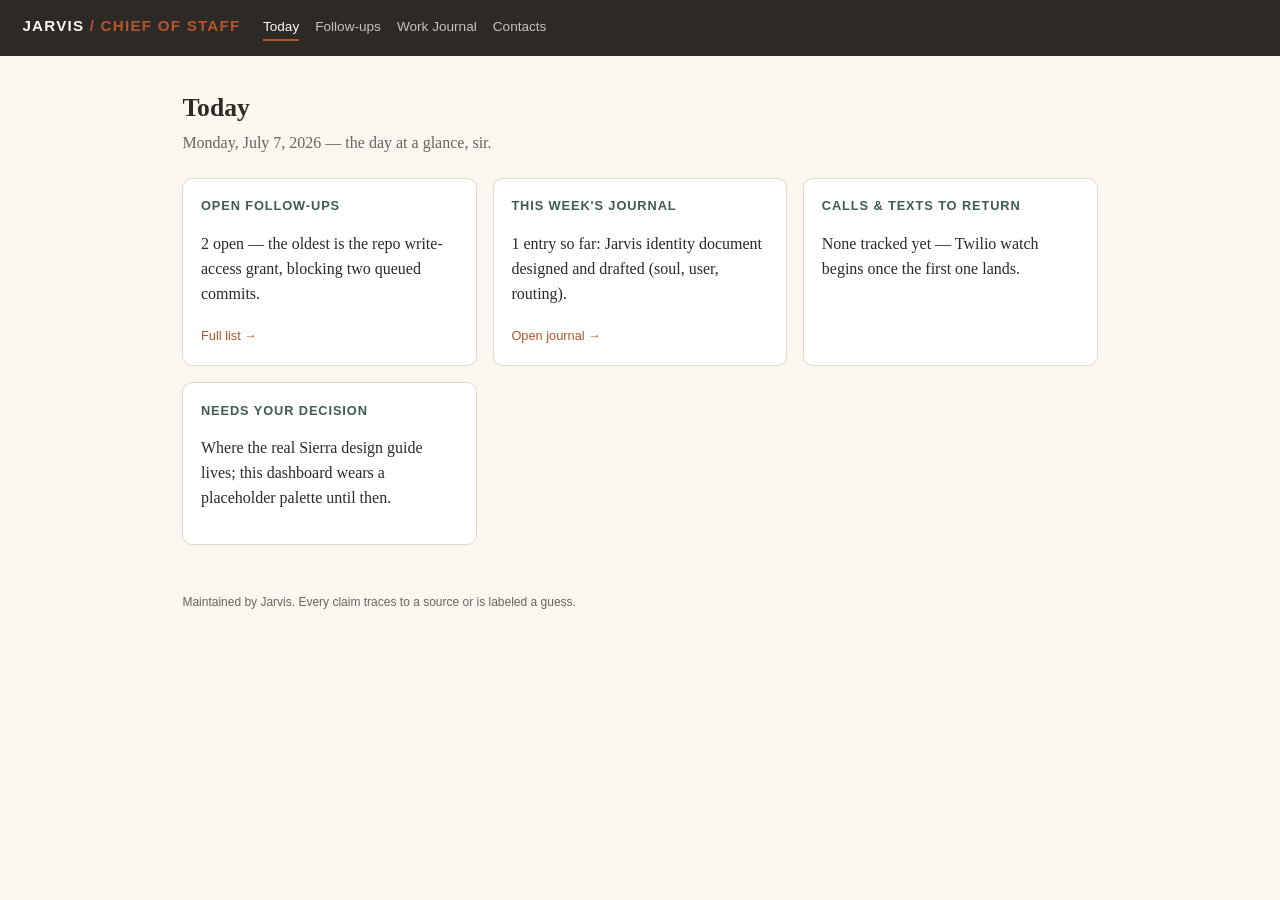
==== dashboard/index.html @ ff1d49a3 "Add Jarvis chief-of-staff identity document and dashboard" ====
<!doctype html>
<html lang="en">
<head>
<meta charset="utf-8">
<meta name="viewport" content="width=device-width, initial-scale=1">
<title>Jarvis — Dashboard</title>
<link rel="stylesheet" href="assets/sierra.css">
</head>
<body>
<header class="site">
  <span class="brand">Jarvis <span class="accent">/ Chief of Staff</span></span>
  <nav class="site">
    <a href="index.html" class="active">Today</a>
    <a href="follow-ups.html">Follow-ups</a>
    <a href="journal.html">Work Journal</a>
    <a href="contacts.html">Contacts</a>
  </nav>
</header>
<main>
  <h1>Today</h1>
  <p class="lede">Monday, July 7, 2026 — the day at a glance, sir.</p>

  <div class="cards">
    <div class="card">
      <h2>Open follow-ups</h2>
      <p>2 open — the oldest is the repo write-access grant, blocking two queued commits.</p>
      <a class="more" href="follow-ups.html">Full list →</a>
    </div>
    <div class="card">
      <h2>This week's journal</h2>
      <p>1 entry so far: Jarvis identity document designed and drafted (soul, user, routing).</p>
      <a class="more" href="journal.html">Open journal →</a>
    </div>
    <div class="card">
      <h2>Calls &amp; texts to return</h2>
      <p>None tracked yet — Twilio watch begins once the first one lands.</p>
    </div>
    <div class="card">
      <h2>Needs your decision</h2>
      <p>Where the real Sierra design guide lives; this dashboard wears a placeholder palette until then.</p>
    </div>
  </div>
</main>
<footer class="site">
  Maintained by Jarvis. Every claim traces to a source or is labeled a guess.
</footer>
</body>
</html>
---- dashboard/assets/sierra.css ----
/* Sierra design tokens — PLACEHOLDER interpretation.
   Sashank's actual Sierra design guide was not locatable (checked SharePoint,
   Outlook, this repo — 2026-07-07). All look-and-feel routes through these
   tokens; swap values here when the real guide surfaces. */

:root {
  /* palette */
  --sierra-sand: #faf7f0;
  --sierra-sand-deep: #f1ebdd;
  --sierra-ink: #2d2a26;
  --sierra-ink-soft: #6b6459;
  --sierra-terracotta: #b5552d;
  --sierra-terracotta-soft: #f3e0d6;
  --sierra-pine: #3f5c50;
  --sierra-pine-soft: #e2eae6;
  --sierra-sky: #5b7a99;
  --sierra-line: #e0d8c8;

  /* type */
  --font-body: Georgia, 'Times New Roman', serif;
  --font-ui: -apple-system, 'Segoe UI', Helvetica, Arial, sans-serif;

  /* shape */
  --radius: 10px;
  --pad: 1.1rem;
}

* { box-sizing: border-box; }

body {
  margin: 0;
  background: var(--sierra-sand);
  color: var(--sierra-ink);
  font-family: var(--font-body);
  line-height: 1.55;
}

header.site {
  background: var(--sierra-ink);
  color: var(--sierra-sand);
  padding: 0.9rem 1.4rem;
  display: flex;
  align-items: baseline;
  gap: 1.4rem;
  flex-wrap: wrap;
}

header.site .brand {
  font-family: var(--font-ui);
  font-weight: 700;
  letter-spacing: 0.08em;
  text-transform: uppercase;
  font-size: 0.95rem;
}

header.site .brand .accent { color: var(--sierra-terracotta); }

nav.site {
  display: flex;
  gap: 1rem;
  font-family: var(--font-ui);
  font-size: 0.85rem;
}

nav.site a {
  color: var(--sierra-sand);
  text-decoration: none;
  opacity: 0.75;
  padding-bottom: 2px;
}

nav.site a:hover { opacity: 1; }

nav.site a.active {
  opacity: 1;
  border-bottom: 2px solid var(--sierra-terracotta);
}

main {
  max-width: 60rem;
  margin: 0 auto;
  padding: 1.6rem 1.4rem 3rem;
}

h1 {
  font-size: 1.6rem;
  margin: 0.4rem 0 0.2rem;
}

p.lede {
  color: var(--sierra-ink-soft);
  margin-top: 0;
}

.cards {
  display: grid;
  grid-template-columns: repeat(auto-fit, minmax(15rem, 1fr));
  gap: 1rem;
  margin-top: 1.4rem;
}

.card {
  background: #fff;
  border: 1px solid var(--sierra-line);
  border-radius: var(--radius);
  padding: var(--pad);
}

.card h2 {
  font-family: var(--font-ui);
  font-size: 0.8rem;
  letter-spacing: 0.07em;
  text-transform: uppercase;
  color: var(--sierra-pine);
  margin: 0 0 0.5rem;
}

.card a.more {
  font-family: var(--font-ui);
  font-size: 0.8rem;
  color: var(--sierra-terracotta);
  text-decoration: none;
}

table {
  width: 100%;
  border-collapse: collapse;
  background: #fff;
  border: 1px solid var(--sierra-line);
  border-radius: var(--radius);
  overflow: hidden;
  font-size: 0.95rem;
}

.table-wrap { overflow-x: auto; margin-top: 1.2rem; }

th {
  font-family: var(--font-ui);
  font-size: 0.75rem;
  letter-spacing: 0.06em;
  text-transform: uppercase;
  text-align: left;
  color: var(--sierra-ink-soft);
  background: var(--sierra-sand-deep);
  padding: 0.6rem 0.8rem;
}

td {
  padding: 0.6rem 0.8rem;
  border-top: 1px solid var(--sierra-line);
  vertical-align: top;
}

.tag {
  font-family: var(--font-ui);
  font-size: 0.72rem;
  padding: 0.15rem 0.55rem;
  border-radius: 999px;
  white-space: nowrap;
}

.tag.open    { background: var(--sierra-terracotta-soft); color: var(--sierra-terracotta); }
.tag.waiting { background: #eef2f6; color: var(--sierra-sky); }
.tag.done    { background: var(--sierra-pine-soft); color: var(--sierra-pine); }

.entry {
  background: #fff;
  border: 1px solid var(--sierra-line);
  border-radius: var(--radius);
  padding: var(--pad);
  margin-top: 1rem;
}

.entry h2 {
  margin: 0 0 0.3rem;
  font-size: 1.05rem;
}

.entry .meta {
  font-family: var(--font-ui);
  font-size: 0.78rem;
  color: var(--sierra-ink-soft);
}

ul.tight { margin: 0.5rem 0 0; padding-left: 1.2rem; }
ul.tight li { margin: 0.25rem 0; }

footer.site {
  max-width: 60rem;
  margin: 0 auto;
  padding: 0 1.4rem 2rem;
  font-family: var(--font-ui);
  font-size: 0.75rem;
  color: var(--sierra-ink-soft);
}
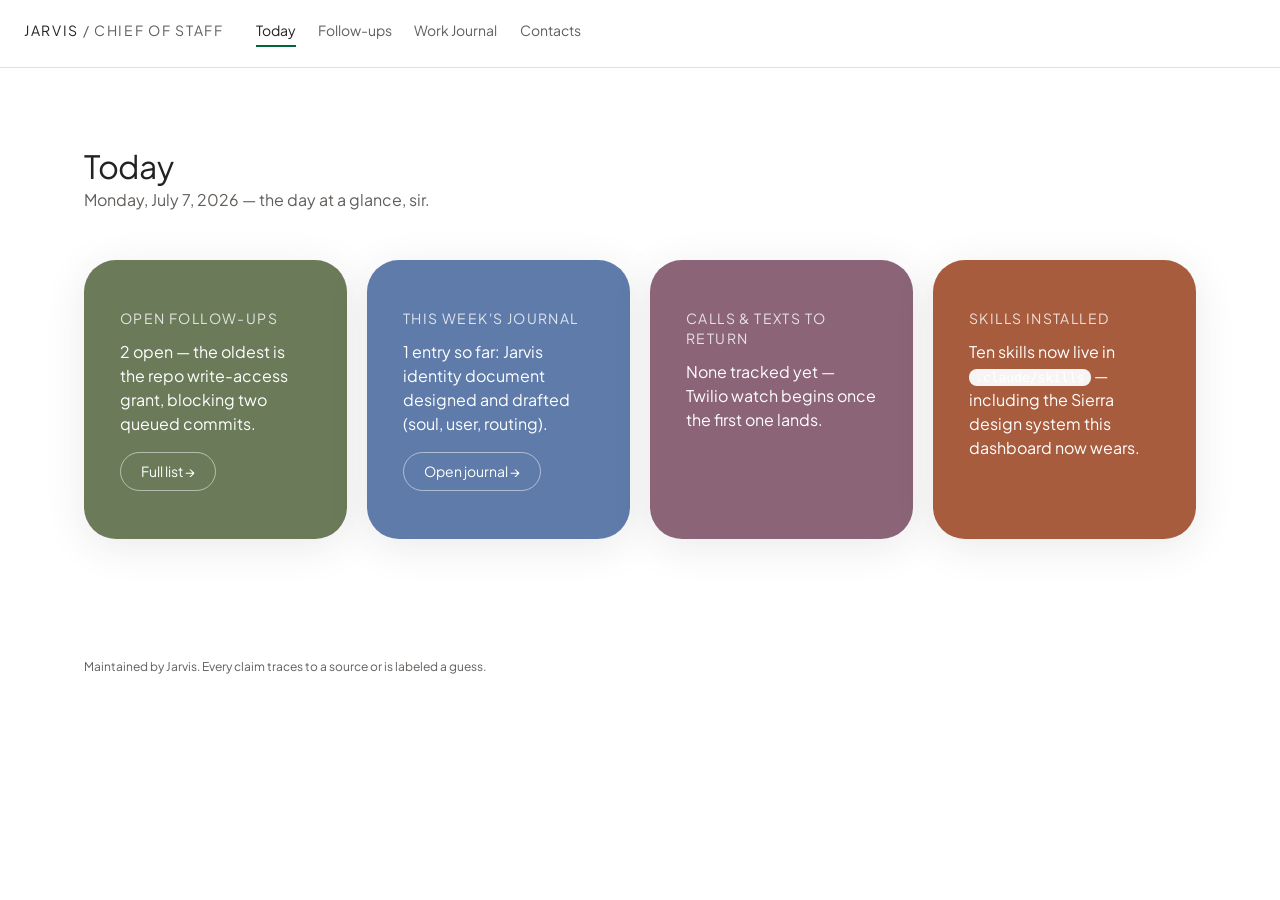
==== commit 243b482c: "Install skills; re-skin dashboard with Sierra design system" ====
--- a/dashboard/index.html
+++ b/dashboard/index.html
@@ -4,6 +4,7 @@
 <meta charset="utf-8">
 <meta name="viewport" content="width=device-width, initial-scale=1">
 <title>Jarvis — Dashboard</title>
+<link href="https://fonts.googleapis.com/css2?family=Plus+Jakarta+Sans&display=swap" rel="stylesheet">
 <link rel="stylesheet" href="assets/sierra.css">
 </head>
 <body>
@@ -36,8 +37,8 @@
       <p>None tracked yet — Twilio watch begins once the first one lands.</p>
     </div>
     <div class="card">
-      <h2>Needs your decision</h2>
-      <p>Where the real Sierra design guide lives; this dashboard wears a placeholder palette until then.</p>
+      <h2>Skills installed</h2>
+      <p>Ten skills now live in <code>.claude/skills</code> — including the Sierra design system this dashboard now wears.</p>
     </div>
   </div>
 </main>
--- a/dashboard/assets/sierra.css
+++ b/dashboard/assets/sierra.css
@@ -1,195 +1,232 @@
-/* Sierra design tokens — PLACEHOLDER interpretation.
-   Sashank's actual Sierra design guide was not locatable (checked SharePoint,
-   Outlook, this repo — 2026-07-07). All look-and-feel routes through these
-   tokens; swap values here when the real guide surfaces. */
+/* Sierra design tokens — from the sierra-design skill (source of truth).
+   Minimal. Confident. Warm. Premium. Grounded. */
 
 :root {
-  /* palette */
-  --sierra-sand: #faf7f0;
-  --sierra-sand-deep: #f1ebdd;
-  --sierra-ink: #2d2a26;
-  --sierra-ink-soft: #6b6459;
-  --sierra-terracotta: #b5552d;
-  --sierra-terracotta-soft: #f3e0d6;
-  --sierra-pine: #3f5c50;
-  --sierra-pine-soft: #e2eae6;
-  --sierra-sky: #5b7a99;
-  --sierra-line: #e0d8c8;
-
-  /* type */
-  --font-body: Georgia, 'Times New Roman', serif;
-  --font-ui: -apple-system, 'Segoe UI', Helvetica, Arial, sans-serif;
-
-  /* shape */
-  --radius: 10px;
-  --pad: 1.1rem;
+  /* Colors */
+  --bg:        #FFFFFF;
+  --bg-subtle: #F6F5F3;
+  --border:    #E4E0DC;
+  --text:      #302E2D;
+  --heading:   #222222;
+  --muted:     #625E5B;
+  --green:     #006838;
+  --green-dark:#05351D;
+  --green-lite:#4FAF62;
+
+  /* Feature card backgrounds — muted, earthy; card use only */
+  --card-olive:      #6B7B5A;
+  --card-steel:      #5E7BAA;
+  --card-mauve:      #8B6477;
+  --card-terracotta: #A85C3E;
+
+  /* Type */
+  --sans: 'Plus Jakarta Sans', system-ui, sans-serif;
+
+  /* Radii */
+  --r-pill: 9999px;
+  --r-card: 32px;
+  --r-md:   16px;
+  --r-sm:   12px;
+  --r-xs:   8px;
+
+  /* Layout */
+  --max-w: 1160px;
+  --pad-x: 24px;
 }
 
 * { box-sizing: border-box; }
 
 body {
   margin: 0;
-  background: var(--sierra-sand);
-  color: var(--sierra-ink);
-  font-family: var(--font-body);
-  line-height: 1.55;
-}
+  font-family: var(--sans);
+  font-weight: 400;
+  background: var(--bg);
+  color: var(--text);
+  font-size: 16px;
+  line-height: 1.5;
+}
+
+/* No bold anywhere — hierarchy from size and letter-spacing */
+h1, h2, h3, th, strong, b, .brand { font-weight: 400; }
 
 header.site {
-  background: var(--sierra-ink);
-  color: var(--sierra-sand);
-  padding: 0.9rem 1.4rem;
+  position: sticky;
+  top: 0;
+  background: rgba(255, 255, 255, 0.9);
+  backdrop-filter: blur(12px);
+  border-bottom: 1px solid var(--border);
   display: flex;
   align-items: baseline;
-  gap: 1.4rem;
+  gap: 2rem;
   flex-wrap: wrap;
+  padding: 20px var(--pad-x);
 }
 
 header.site .brand {
-  font-family: var(--font-ui);
-  font-weight: 700;
+  color: var(--heading);
+  letter-spacing: 0.12em;
+  text-transform: uppercase;
+  font-size: 14px;
+}
+
+header.site .brand .accent { color: var(--muted); }
+
+nav.site { display: flex; gap: 1.4rem; font-size: 14px; }
+
+nav.site a {
+  color: var(--muted);
+  text-decoration: none;
+  padding-bottom: 4px;
+}
+
+nav.site a:hover { color: var(--text); }
+
+nav.site a.active {
+  color: var(--heading);
+  border-bottom: 2px solid var(--green);
+}
+
+main {
+  max-width: var(--max-w);
+  margin: 0 auto;
+  padding: 80px var(--pad-x) 120px;
+}
+
+h1 {
+  color: var(--heading);
+  font-size: 32px;
+  line-height: 36px;
+  letter-spacing: -0.28px;
+  margin: 0 0 4px;
+}
+
+p.lede {
+  color: var(--muted);
+  margin: 0 0 8px;
+}
+
+/* Feature cards — mini editorial posters, one muted background each */
+.cards {
+  display: grid;
+  grid-template-columns: repeat(auto-fit, minmax(16rem, 1fr));
+  gap: 20px;
+  margin-top: 48px;
+}
+
+.card {
+  border-radius: var(--r-card);
+  padding: 48px 36px;
+  color: #FFFFFF;
+  box-shadow: 0 8px 40px rgba(48, 46, 45, 0.10);
+}
+
+.card:nth-child(4n+1) { background: var(--card-olive); }
+.card:nth-child(4n+2) { background: var(--card-steel); }
+.card:nth-child(4n+3) { background: var(--card-mauve); }
+.card:nth-child(4n+4) { background: var(--card-terracotta); }
+
+.card h2 {
+  font-size: 14px;
+  line-height: 20px;
+  letter-spacing: 0.1em;
+  text-transform: uppercase;
+  color: rgba(255, 255, 255, 0.8);
+  margin: 0 0 12px;
+}
+
+.card p { margin: 0 0 16px; }
+
+.card a.more {
+  display: inline-block;
+  font-size: 14px;
+  color: #FFFFFF;
+  text-decoration: none;
+  border: 1px solid rgba(255, 255, 255, 0.5);
+  border-radius: var(--r-pill);
+  padding: 8px 20px;
+}
+
+.card a.more:hover { background: rgba(255, 255, 255, 0.12); }
+
+.table-wrap { overflow-x: auto; margin-top: 48px; }
+
+table {
+  width: 100%;
+  border-collapse: separate;
+  border-spacing: 0;
+  background: var(--bg);
+  border: 1px solid var(--border);
+  border-radius: var(--r-sm);
+  overflow: hidden;
+  font-size: 14px;
+  line-height: 20px;
+}
+
+th {
+  font-size: 12px;
+  line-height: 16px;
   letter-spacing: 0.08em;
   text-transform: uppercase;
-  font-size: 0.95rem;
-}
-
-header.site .brand .accent { color: var(--sierra-terracotta); }
-
-nav.site {
-  display: flex;
-  gap: 1rem;
-  font-family: var(--font-ui);
-  font-size: 0.85rem;
-}
-
-nav.site a {
-  color: var(--sierra-sand);
-  text-decoration: none;
-  opacity: 0.75;
-  padding-bottom: 2px;
-}
-
-nav.site a:hover { opacity: 1; }
-
-nav.site a.active {
-  opacity: 1;
-  border-bottom: 2px solid var(--sierra-terracotta);
-}
-
-main {
-  max-width: 60rem;
+  text-align: left;
+  color: var(--muted);
+  background: var(--bg-subtle);
+  padding: 12px 16px;
+}
+
+td {
+  padding: 14px 16px;
+  border-top: 1px solid var(--border);
+  vertical-align: top;
+}
+
+.tag {
+  font-size: 12px;
+  line-height: 16px;
+  padding: 4px 14px;
+  border-radius: var(--r-pill);
+  white-space: nowrap;
+  background: var(--bg-subtle);
+  border: 1px solid var(--border);
+  color: var(--muted);
+}
+
+.tag.done { color: var(--green-lite); border-color: var(--green-lite); }
+
+.entry {
+  background: var(--bg);
+  border: 1px solid var(--border);
+  border-radius: var(--r-md);
+  padding: 32px 36px;
+  margin-top: 32px;
+}
+
+.entry h2 {
+  color: var(--heading);
+  font-size: 22px;
+  line-height: 28px;
+  margin: 0 0 4px;
+}
+
+.entry .meta {
+  font-size: 14px;
+  color: var(--muted);
+}
+
+ul.tight { margin: 12px 0 0; padding-left: 20px; }
+ul.tight li { margin: 6px 0; }
+
+footer.site {
+  max-width: var(--max-w);
   margin: 0 auto;
-  padding: 1.6rem 1.4rem 3rem;
-}
-
-h1 {
-  font-size: 1.6rem;
-  margin: 0.4rem 0 0.2rem;
-}
-
-p.lede {
-  color: var(--sierra-ink-soft);
-  margin-top: 0;
-}
-
-.cards {
-  display: grid;
-  grid-template-columns: repeat(auto-fit, minmax(15rem, 1fr));
-  gap: 1rem;
-  margin-top: 1.4rem;
-}
-
-.card {
-  background: #fff;
-  border: 1px solid var(--sierra-line);
-  border-radius: var(--radius);
-  padding: var(--pad);
-}
-
-.card h2 {
-  font-family: var(--font-ui);
-  font-size: 0.8rem;
-  letter-spacing: 0.07em;
-  text-transform: uppercase;
-  color: var(--sierra-pine);
-  margin: 0 0 0.5rem;
-}
-
-.card a.more {
-  font-family: var(--font-ui);
-  font-size: 0.8rem;
-  color: var(--sierra-terracotta);
-  text-decoration: none;
-}
-
-table {
-  width: 100%;
-  border-collapse: collapse;
-  background: #fff;
-  border: 1px solid var(--sierra-line);
-  border-radius: var(--radius);
-  overflow: hidden;
-  font-size: 0.95rem;
-}
-
-.table-wrap { overflow-x: auto; margin-top: 1.2rem; }
-
-th {
-  font-family: var(--font-ui);
-  font-size: 0.75rem;
-  letter-spacing: 0.06em;
-  text-transform: uppercase;
-  text-align: left;
-  color: var(--sierra-ink-soft);
-  background: var(--sierra-sand-deep);
-  padding: 0.6rem 0.8rem;
-}
-
-td {
-  padding: 0.6rem 0.8rem;
-  border-top: 1px solid var(--sierra-line);
-  vertical-align: top;
-}
-
-.tag {
-  font-family: var(--font-ui);
-  font-size: 0.72rem;
-  padding: 0.15rem 0.55rem;
-  border-radius: 999px;
-  white-space: nowrap;
-}
-
-.tag.open    { background: var(--sierra-terracotta-soft); color: var(--sierra-terracotta); }
-.tag.waiting { background: #eef2f6; color: var(--sierra-sky); }
-.tag.done    { background: var(--sierra-pine-soft); color: var(--sierra-pine); }
-
-.entry {
-  background: #fff;
-  border: 1px solid var(--sierra-line);
-  border-radius: var(--radius);
-  padding: var(--pad);
-  margin-top: 1rem;
-}
-
-.entry h2 {
-  margin: 0 0 0.3rem;
-  font-size: 1.05rem;
-}
-
-.entry .meta {
-  font-family: var(--font-ui);
-  font-size: 0.78rem;
-  color: var(--sierra-ink-soft);
-}
-
-ul.tight { margin: 0.5rem 0 0; padding-left: 1.2rem; }
-ul.tight li { margin: 0.25rem 0; }
-
-footer.site {
-  max-width: 60rem;
-  margin: 0 auto;
-  padding: 0 1.4rem 2rem;
-  font-family: var(--font-ui);
-  font-size: 0.75rem;
-  color: var(--sierra-ink-soft);
-}
+  padding: 0 var(--pad-x) 80px;
+  font-size: 12px;
+  line-height: 16px;
+  color: var(--muted);
+}
+
+code {
+  font-size: 13px;
+  background: var(--bg-subtle);
+  border-radius: var(--r-xs);
+  padding: 1px 6px;
+}
